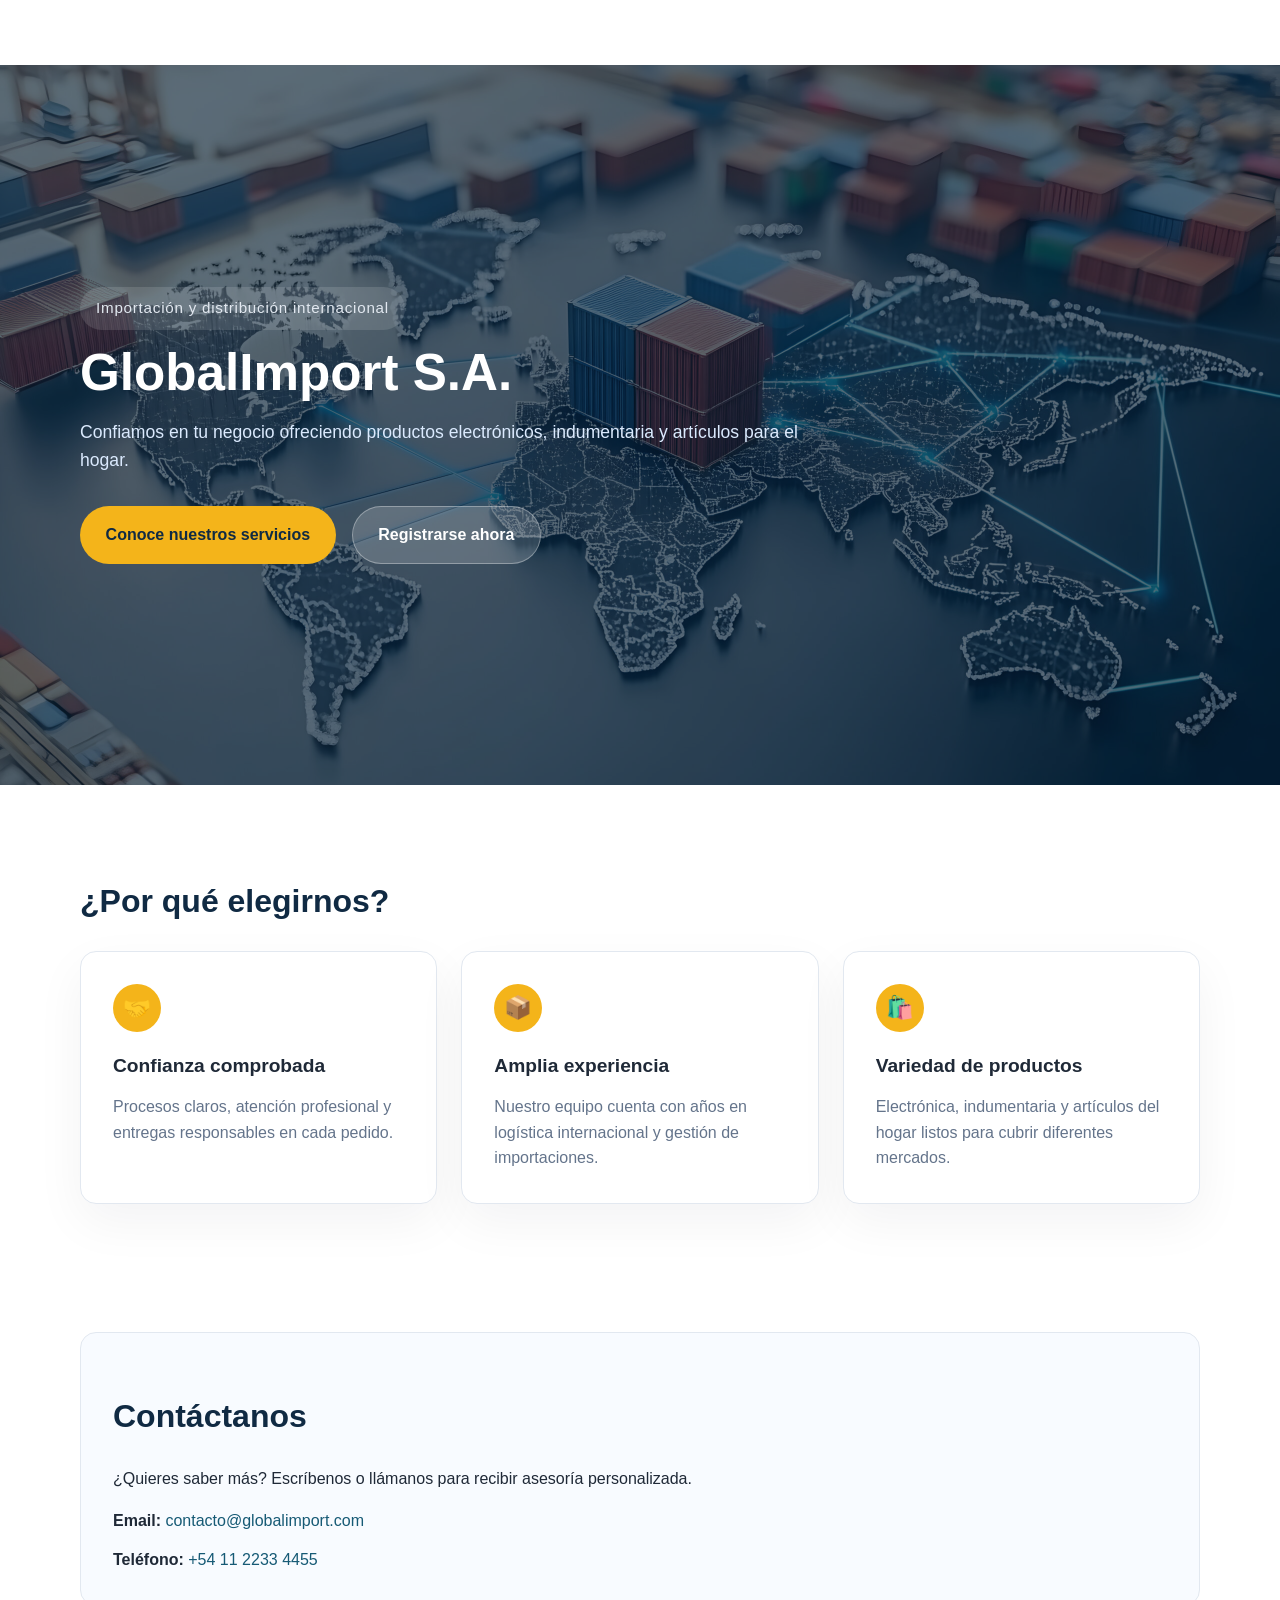
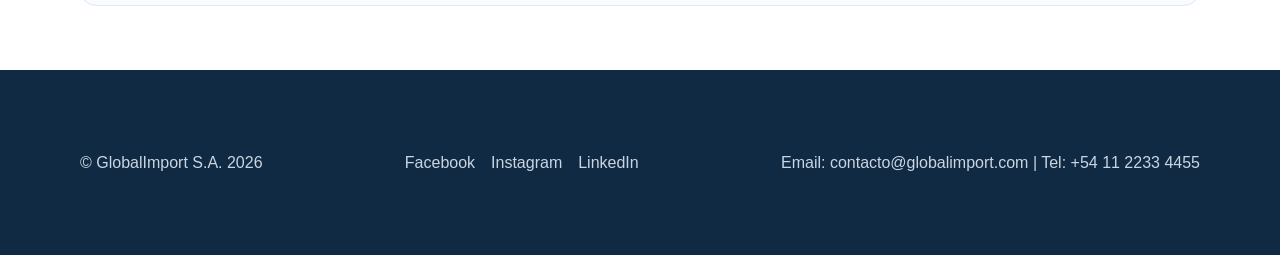
==== index.html @ 0032fe32 "etapa1: estructura inicial del sitio y sección hero" ====
﻿<!DOCTYPE html>
<html lang="es">
<head>
  <meta charset="UTF-8" />
  <meta name="viewport" content="width=device-width, initial-scale=1.0" />
  <title>GlobalImport S.A.</title>
  <link rel="stylesheet" href="style.css" />
</head>
<body>
  <header class="site-header">
    <nav class="navbar container">
      <a href="index.html" class="logo">GlobalImport S.A.</a>
      <ul class="nav-links">
        <li><a href="#inicio">Inicio</a></li>
        <li><a href="#servicios">Servicios</a></li>
        <li><a href="#contacto">Contacto</a></li>
        <li><a href="registro.html">Registro</a></li>
      </ul>
    </nav>

    <section class="hero" id="inicio">
      <div class="hero-overlay"></div>
      <div class="hero-content container">
        <span class="hero-label">Importación y distribución internacional</span>
        <h1>GlobalImport S.A.</h1>
        <p class="hero-subtitle">
          Confiamos en tu negocio ofreciendo productos electrónicos, indumentaria y artículos para el hogar.
        </p>
        <div class="hero-actions">
          <a href="#servicios" class="btn btn-primary">Conoce nuestros servicios</a>
          <a href="registro.html" class="btn btn-secondary">Registrarse ahora</a>
        </div>
      </div>
    </section>
  </header>

  <main>
    <section class="why-choose" id="servicios">
      <div class="container">
        <h2>¿Por qué elegirnos?</h2>
        <div class="features-grid">
          <article class="feature-card">
            <span class="feature-icon">🤝</span>
            <h3>Confianza comprobada</h3>
            <p>Procesos claros, atención profesional y entregas responsables en cada pedido.</p>
          </article>
          <article class="feature-card">
            <span class="feature-icon">📦</span>
            <h3>Amplia experiencia</h3>
            <p>Nuestro equipo cuenta con años en logística internacional y gestión de importaciones.</p>
          </article>
          <article class="feature-card">
            <span class="feature-icon">🛍️</span>
            <h3>Variedad de productos</h3>
            <p>Electrónica, indumentaria y artículos del hogar listos para cubrir diferentes mercados.</p>
          </article>
        </div>
      </div>
    </section>

    <section class="contact-info" id="contacto">
      <div class="container contact-box">
        <h2>Contáctanos</h2>
        <p>¿Quieres saber más? Escríbenos o llámanos para recibir asesoría personalizada.</p>
        <div class="contact-details">
          <div>
            <strong>Email:</strong>
            <a href="mailto:contacto@globalimport.com">contacto@globalimport.com</a>
          </div>
          <div>
            <strong>Teléfono:</strong>
            <a href="tel:+541122334455">+54 11 2233 4455</a>
          </div>
        </div>
      </div>
    </section>
  </main>

  <footer class="site-footer">
    <div class="container footer-content">
      <p>© GlobalImport S.A. 2026</p>
      <div class="footer-links">
        <a href="#">Facebook</a>
        <a href="#">Instagram</a>
        <a href="#">LinkedIn</a>
      </div>
      <p class="footer-contact">Email: contacto@globalimport.com | Tel: +54 11 2233 4455</p>
    </div>
  </footer>
</body>
</html>
---- style.css ----
﻿:root {
  --primary: #165a75;
  --secondary: #f4b41a;
  --dark: #102a43;
  --light: #f7f9fb;
  --text: #1f2937;
  --muted: #64748b;
}

* {
  box-sizing: border-box;
}

body {
  margin: 0;
  font-family: "Segoe UI", Tahoma, Geneva, Verdana, sans-serif;
  color: var(--text);
  background: #ffffff;
  line-height: 1.6;
}

.container {
  width: min(1120px, 90%);
  margin: 0 auto;
}

.navbar {
  display: flex;
  align-items: center;
  justify-content: space-between;
  padding: 1rem 0;
}

.logo {
  font-size: 1.3rem;
  font-weight: 700;
  color: #fff;
  text-decoration: none;
}

.nav-links {
  display: flex;
  gap: 1.5rem;
  list-style: none;
  margin: 0;
  padding: 0;
}

.nav-links a {
  color: #fff;
  text-decoration: none;
  font-weight: 500;
}

.hero {
  position: relative;
  min-height: 80vh;
  display: flex;
  align-items: center;
  background-image: url('images/AdobeStock_989614609-scaled.jpeg');
  background-size: cover;
  background-position: center;
  color: #ffffff;
}

.hero-overlay {
  position: absolute;
  inset: 0;
  background: rgba(5, 30, 50, 0.65);
}

.hero-content {
  position: relative;
  z-index: 1;
  padding: 4rem 0;
}

.hero-label {
  display: inline-block;
  background: rgba(255, 255, 255, 0.12);
  color: #e2e8f0;
  border-radius: 999px;
  padding: 0.6rem 1rem;
  letter-spacing: 0.05em;
  font-size: 0.95rem;
}

.hero h1 {
  margin: 1rem 0 0.8rem;
  font-size: clamp(2.75rem, 4vw, 4.5rem);
  line-height: 1.05;
}

.hero-subtitle {
  max-width: 720px;
  margin-bottom: 2rem;
  color: #dbeafe;
  font-size: 1.1rem;
}

.hero-actions {
  display: flex;
  flex-wrap: wrap;
  gap: 1rem;
}

.btn {
  display: inline-flex;
  align-items: center;
  justify-content: center;
  padding: 0.95rem 1.6rem;
  border-radius: 999px;
  text-decoration: none;
  font-weight: 600;
  transition: transform 0.2s ease, box-shadow 0.2s ease;
}

.btn:hover {
  transform: translateY(-2px);
}

.btn-primary {
  background: var(--secondary);
  color: var(--dark);
}

.btn-secondary {
  background: rgba(255, 255, 255, 0.18);
  color: #fff;
  border: 1px solid rgba(255, 255, 255, 0.32);
}

.why-choose,
.contact-info,
.site-footer {
  padding: 4rem 0;
}

.why-choose h2,
.contact-info h2 {
  margin-bottom: 1.5rem;
  font-size: 2rem;
  color: var(--dark);
}

.features-grid {
  display: grid;
  grid-template-columns: repeat(3, minmax(0, 1fr));
  gap: 1.5rem;
}

.feature-card {
  background: #ffffff;
  border: 1px solid #e2e8f0;
  border-radius: 1rem;
  padding: 2rem;
  box-shadow: 0 18px 50px rgba(15, 23, 42, 0.05);
}

.feature-icon {
  display: inline-flex;
  width: 3rem;
  height: 3rem;
  align-items: center;
  justify-content: center;
  border-radius: 50%;
  background: var(--secondary);
  color: var(--dark);
  font-size: 1.4rem;
  margin-bottom: 1.2rem;
}

.feature-card h3 {
  margin: 0 0 0.75rem;
  font-size: 1.2rem;
}

.feature-card p {
  margin: 0;
  color: var(--muted);
}

.contact-box {
  background: #f8fbff;
  border-radius: 1rem;
  border: 1px solid #e2e8f0;
  padding: 2rem;
}

.contact-details {
  display: grid;
  gap: 0.85rem;
  margin-top: 1rem;
}

.contact-details a {
  color: var(--primary);
  text-decoration: none;
}

.site-footer {
  background: var(--dark);
  color: #cbd5e1;
}

.footer-content {
  display: flex;
  align-items: center;
  justify-content: space-between;
  gap: 1rem;
  flex-wrap: wrap;
}

.footer-links {
  display: flex;
  gap: 1rem;
}

.footer-links a {
  color: #cbd5e1;
  text-decoration: none;
}

.footer-contact {
  margin: 0;
}

@media (max-width: 860px) {
  .features-grid {
    grid-template-columns: 1fr;
  }

  .hero {
    min-height: 70vh;
  }

  .navbar {
    flex-direction: column;
    align-items: flex-start;
    gap: 1rem;
  }

  .nav-links {
    flex-wrap: wrap;
    gap: 1rem;
  }
}

@media (max-width: 640px) {
  .hero-content {
    padding: 3rem 0;
  }

  .hero h1 {
    font-size: 2.6rem;
  }

  .btn {
    width: 100%;
  }

  .footer-content {
    flex-direction: column;
    align-items: flex-start;
  }
}
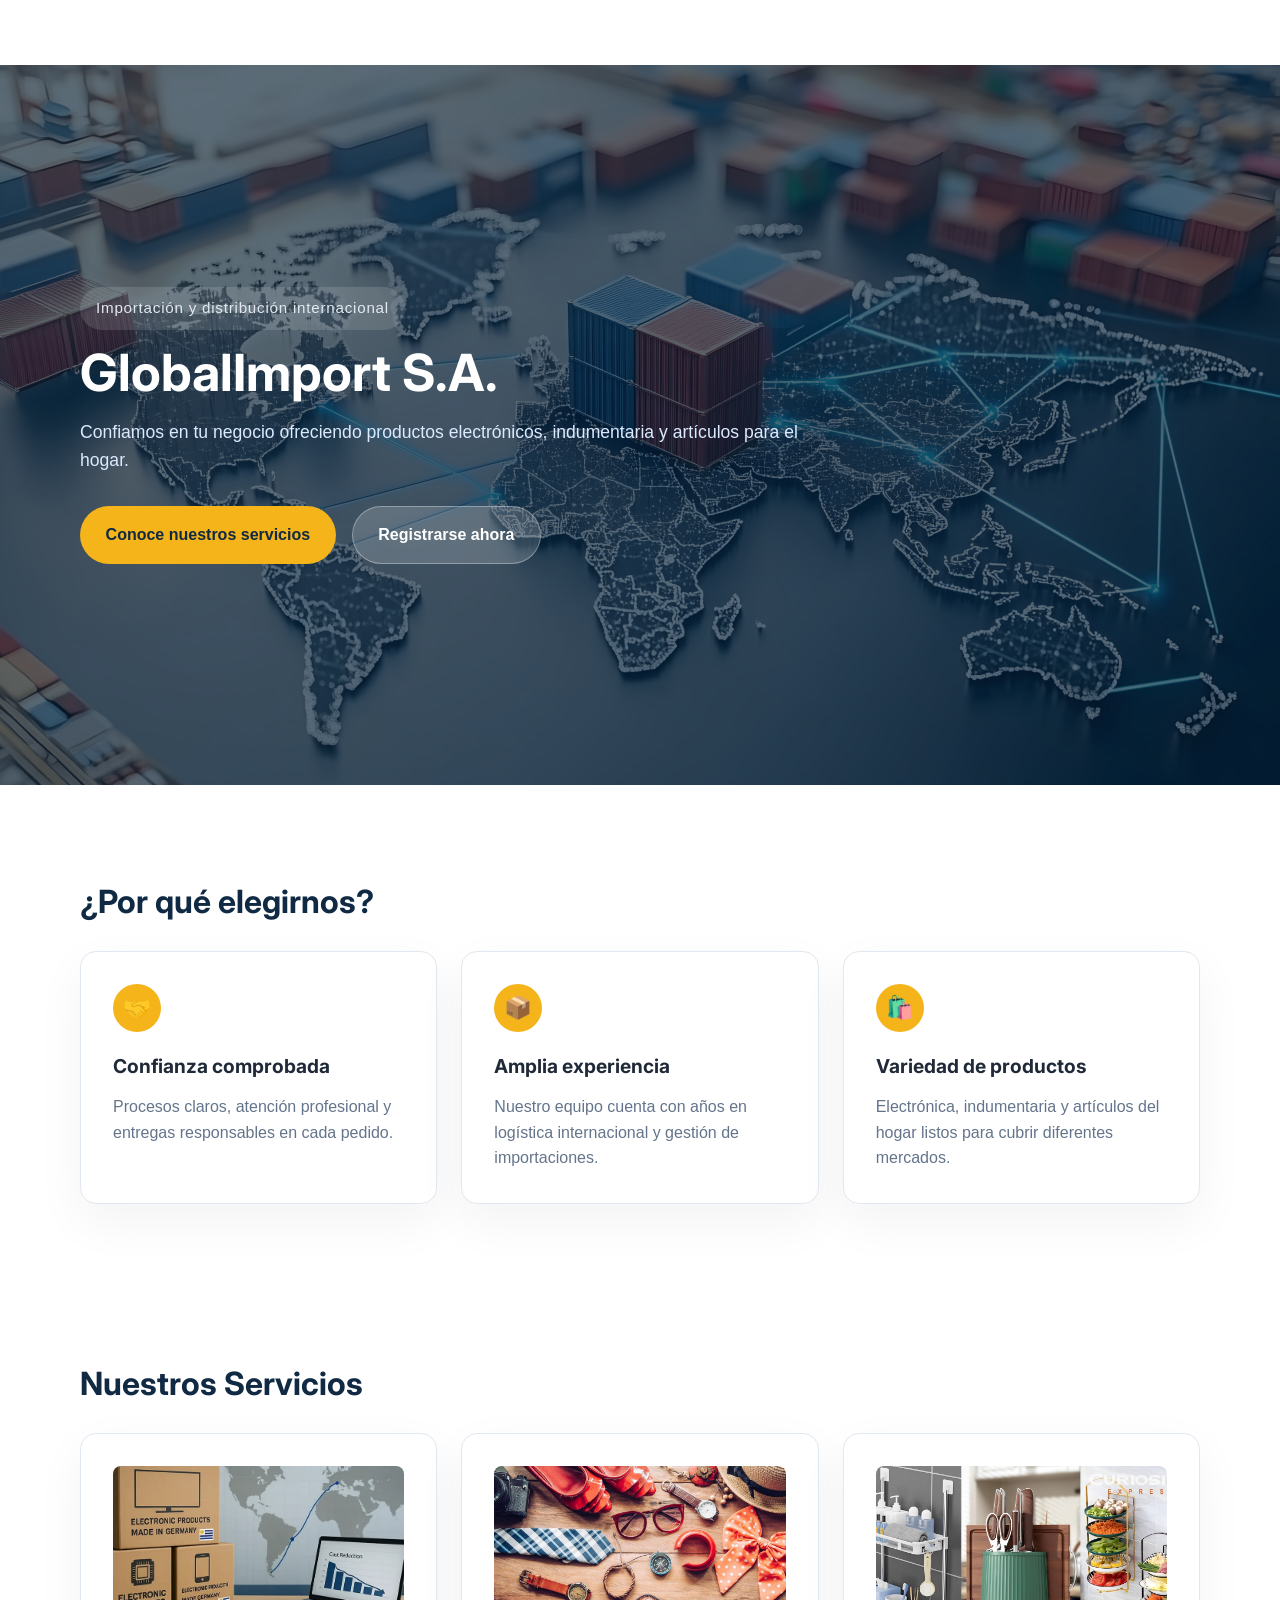
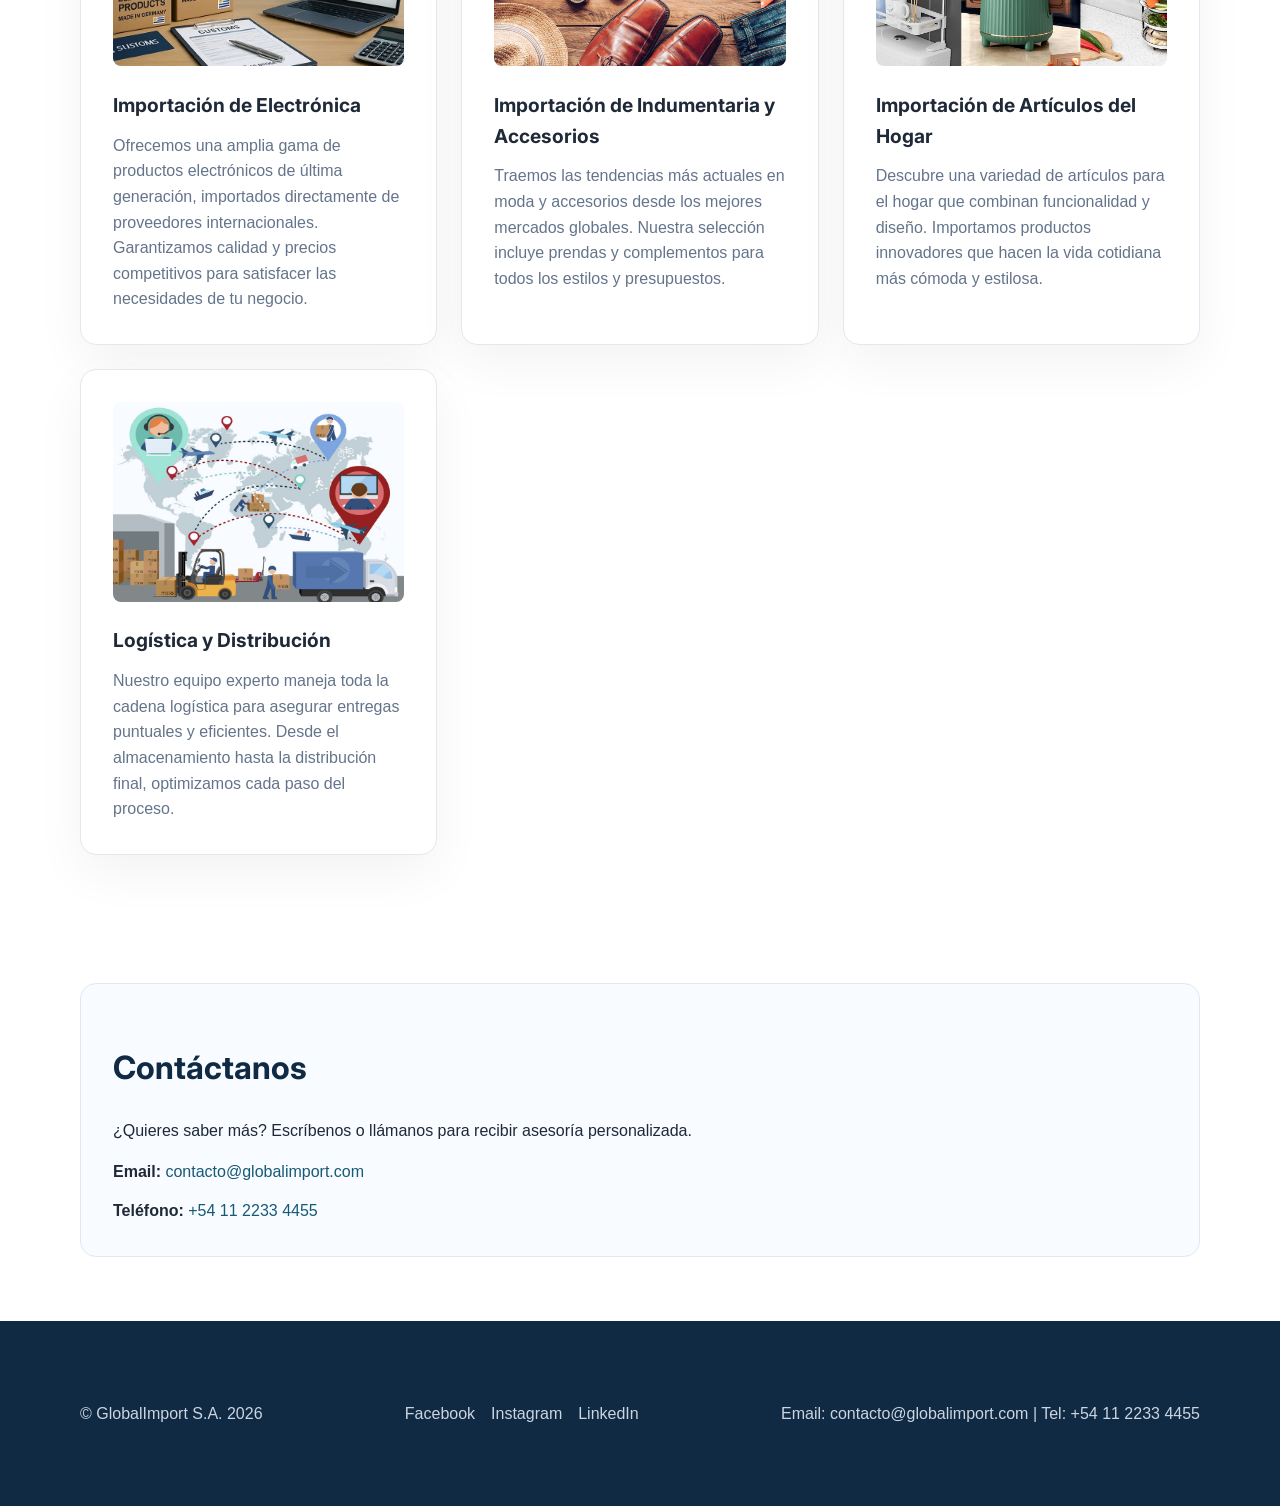
==== commit 3fa4ccd5: "etapa1: sección de servicios con tarjetas y requisitos de estilo" ====
--- a/index.html
+++ b/index.html
@@ -5,6 +5,7 @@
   <meta name="viewport" content="width=device-width, initial-scale=1.0" />
   <title>GlobalImport S.A.</title>
   <link rel="stylesheet" href="style.css" />
+  <link href="https://fonts.googleapis.com/css2?family=Inter:wght@400;600;700&display=swap" rel="stylesheet" />
 </head>
 <body>
   <header class="site-header">
@@ -58,6 +59,34 @@
       </div>
     </section>
 
+    <section class="services" id="servicios">
+      <div class="container">
+        <h2>Nuestros Servicios</h2>
+        <div class="services-grid">
+          <article class="service-card">
+            <img src="images/Importación de Electrónica.webp" alt="Importación de Electrónica" class="service-image">
+            <h3>Importación de Electrónica</h3>
+            <p>Ofrecemos una amplia gama de productos electrónicos de última generación, importados directamente de proveedores internacionales. Garantizamos calidad y precios competitivos para satisfacer las necesidades de tu negocio.</p>
+          </article>
+          <article class="service-card">
+            <img src="images/Importación de Indumentaria y Accesorios.jpg" alt="Importación de Indumentaria y Accesorios" class="service-image">
+            <h3>Importación de Indumentaria y Accesorios</h3>
+            <p>Traemos las tendencias más actuales en moda y accesorios desde los mejores mercados globales. Nuestra selección incluye prendas y complementos para todos los estilos y presupuestos.</p>
+          </article>
+          <article class="service-card">
+            <img src="images/Importación de Artículos del Hogar.jpg" alt="Importación de Artículos del Hogar" class="service-image">
+            <h3>Importación de Artículos del Hogar</h3>
+            <p>Descubre una variedad de artículos para el hogar que combinan funcionalidad y diseño. Importamos productos innovadores que hacen la vida cotidiana más cómoda y estilosa.</p>
+          </article>
+          <article class="service-card">
+            <img src="images/Logística y Distribución.jpg" alt="Logística y Distribución" class="service-image">
+            <h3>Logística y Distribución</h3>
+            <p>Nuestro equipo experto maneja toda la cadena logística para asegurar entregas puntuales y eficientes. Desde el almacenamiento hasta la distribución final, optimizamos cada paso del proceso.</p>
+          </article>
+        </div>
+      </div>
+    </section>
+
     <section class="contact-info" id="contacto">
       <div class="container contact-box">
         <h2>Contáctanos</h2>
--- a/style.css
+++ b/style.css
@@ -5,6 +5,8 @@
   --light: #f7f9fb;
   --text: #1f2937;
   --muted: #64748b;
+  --font-primary: 'Inter', sans-serif;
+  --font-secondary: 'Segoe UI', Tahoma, Geneva, Verdana, sans-serif;
 }
 
 * {
@@ -13,10 +15,14 @@
 
 body {
   margin: 0;
-  font-family: "Segoe UI", Tahoma, Geneva, Verdana, sans-serif;
+  font-family: var(--font-secondary);
   color: var(--text);
   background: #ffffff;
   line-height: 1.6;
+}
+
+h1, h2, h3 {
+  font-family: var(--font-primary);
 }
 
 .container {
@@ -143,6 +149,59 @@
   color: var(--dark);
 }
 
+.services,
+.why-choose,
+.contact-info,
+.site-footer {
+  padding: 4rem 0;
+}
+
+.services h2,
+.why-choose h2,
+.contact-info h2 {
+  margin-bottom: 1.5rem;
+  font-size: 2rem;
+  color: var(--dark);
+}
+
+.services-grid {
+  display: grid;
+  grid-template-columns: repeat(auto-fit, minmax(280px, 1fr));
+  gap: 1.5rem;
+}
+
+.service-card {
+  background: #ffffff;
+  border: 1px solid #e2e8f0;
+  border-radius: 1rem;
+  padding: 2rem;
+  box-shadow: 0 18px 50px rgba(15, 23, 42, 0.05);
+  transition: transform 0.2s ease, box-shadow 0.2s ease;
+}
+
+.service-card:hover {
+  transform: translateY(-5px);
+  box-shadow: 0 25px 60px rgba(15, 23, 42, 0.1);
+}
+
+.service-image {
+  width: 100%;
+  height: 200px;
+  object-fit: cover;
+  border-radius: 0.5rem;
+  margin-bottom: 1rem;
+}
+
+.service-card h3 {
+  margin: 0 0 0.75rem;
+  font-size: 1.2rem;
+}
+
+.service-card p {
+  margin: 0;
+  color: var(--muted);
+}
+
 .features-grid {
   display: grid;
   grid-template-columns: repeat(3, minmax(0, 1fr));
